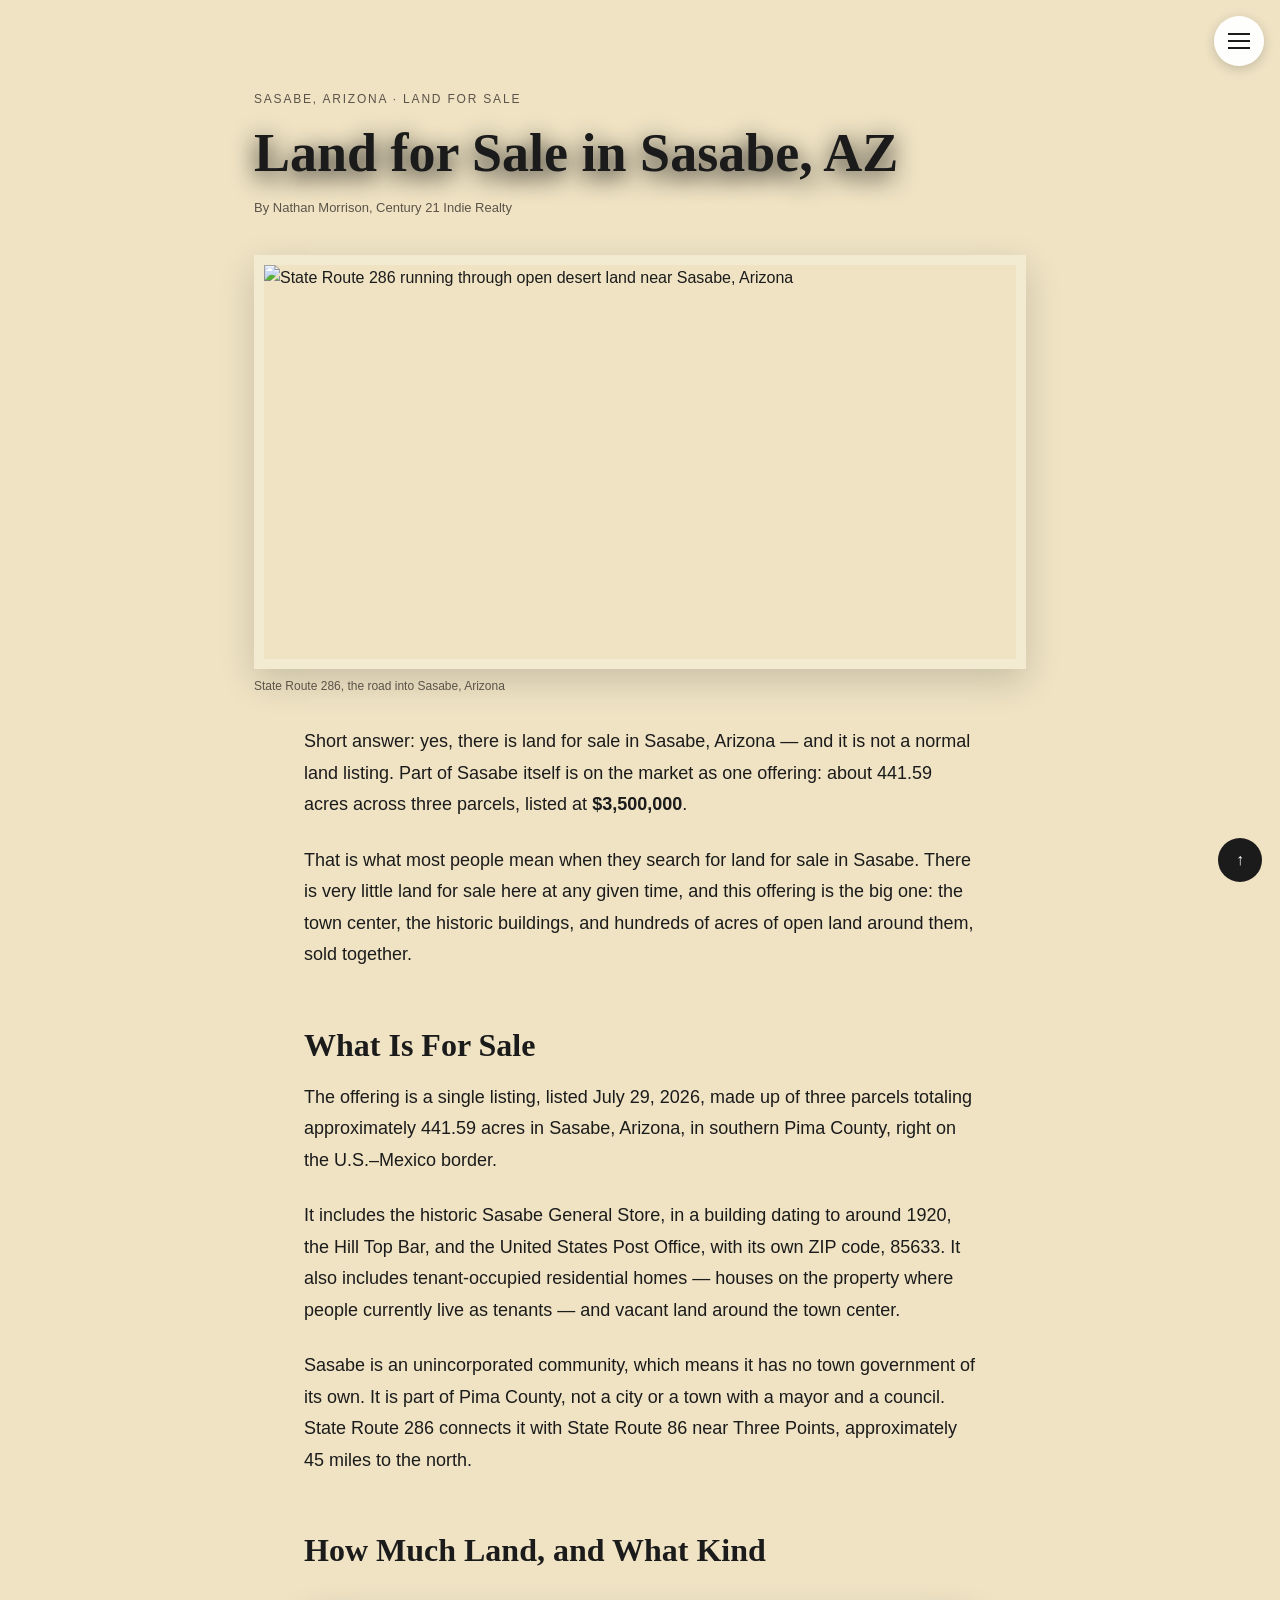
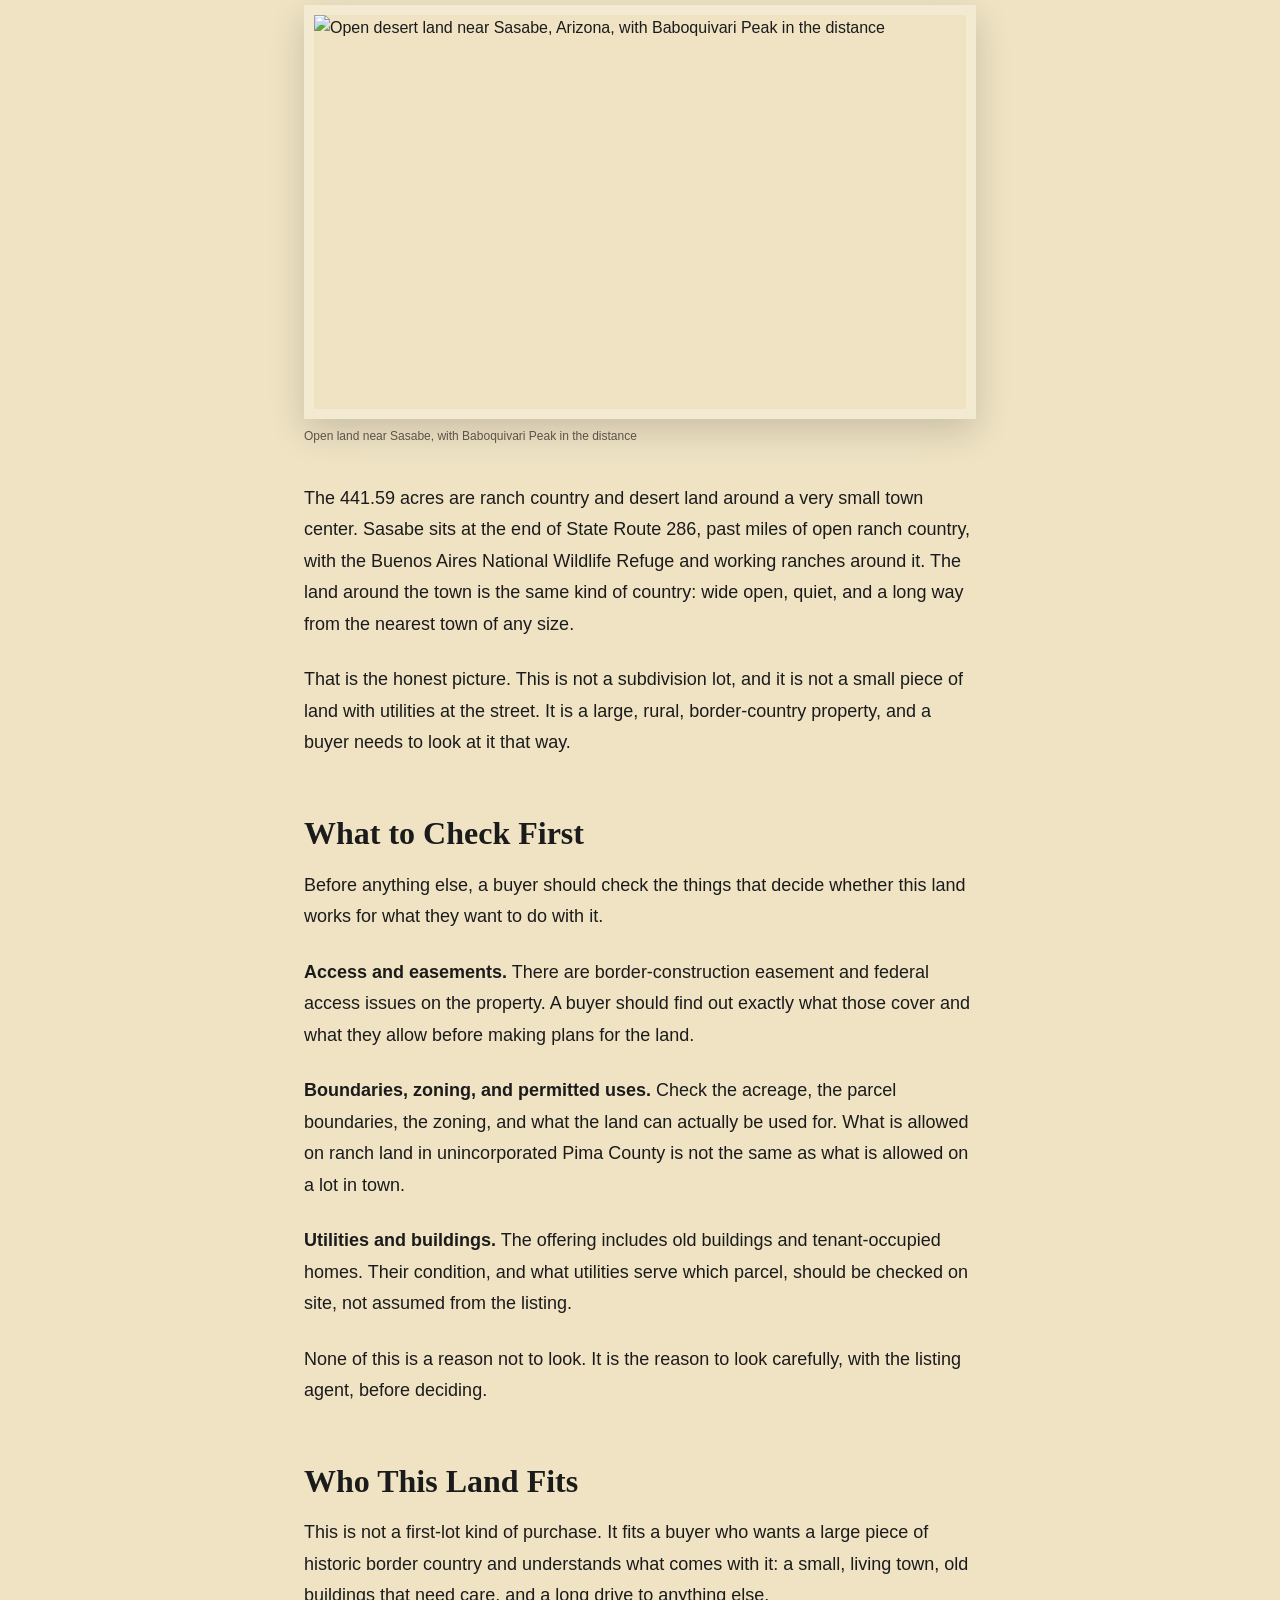
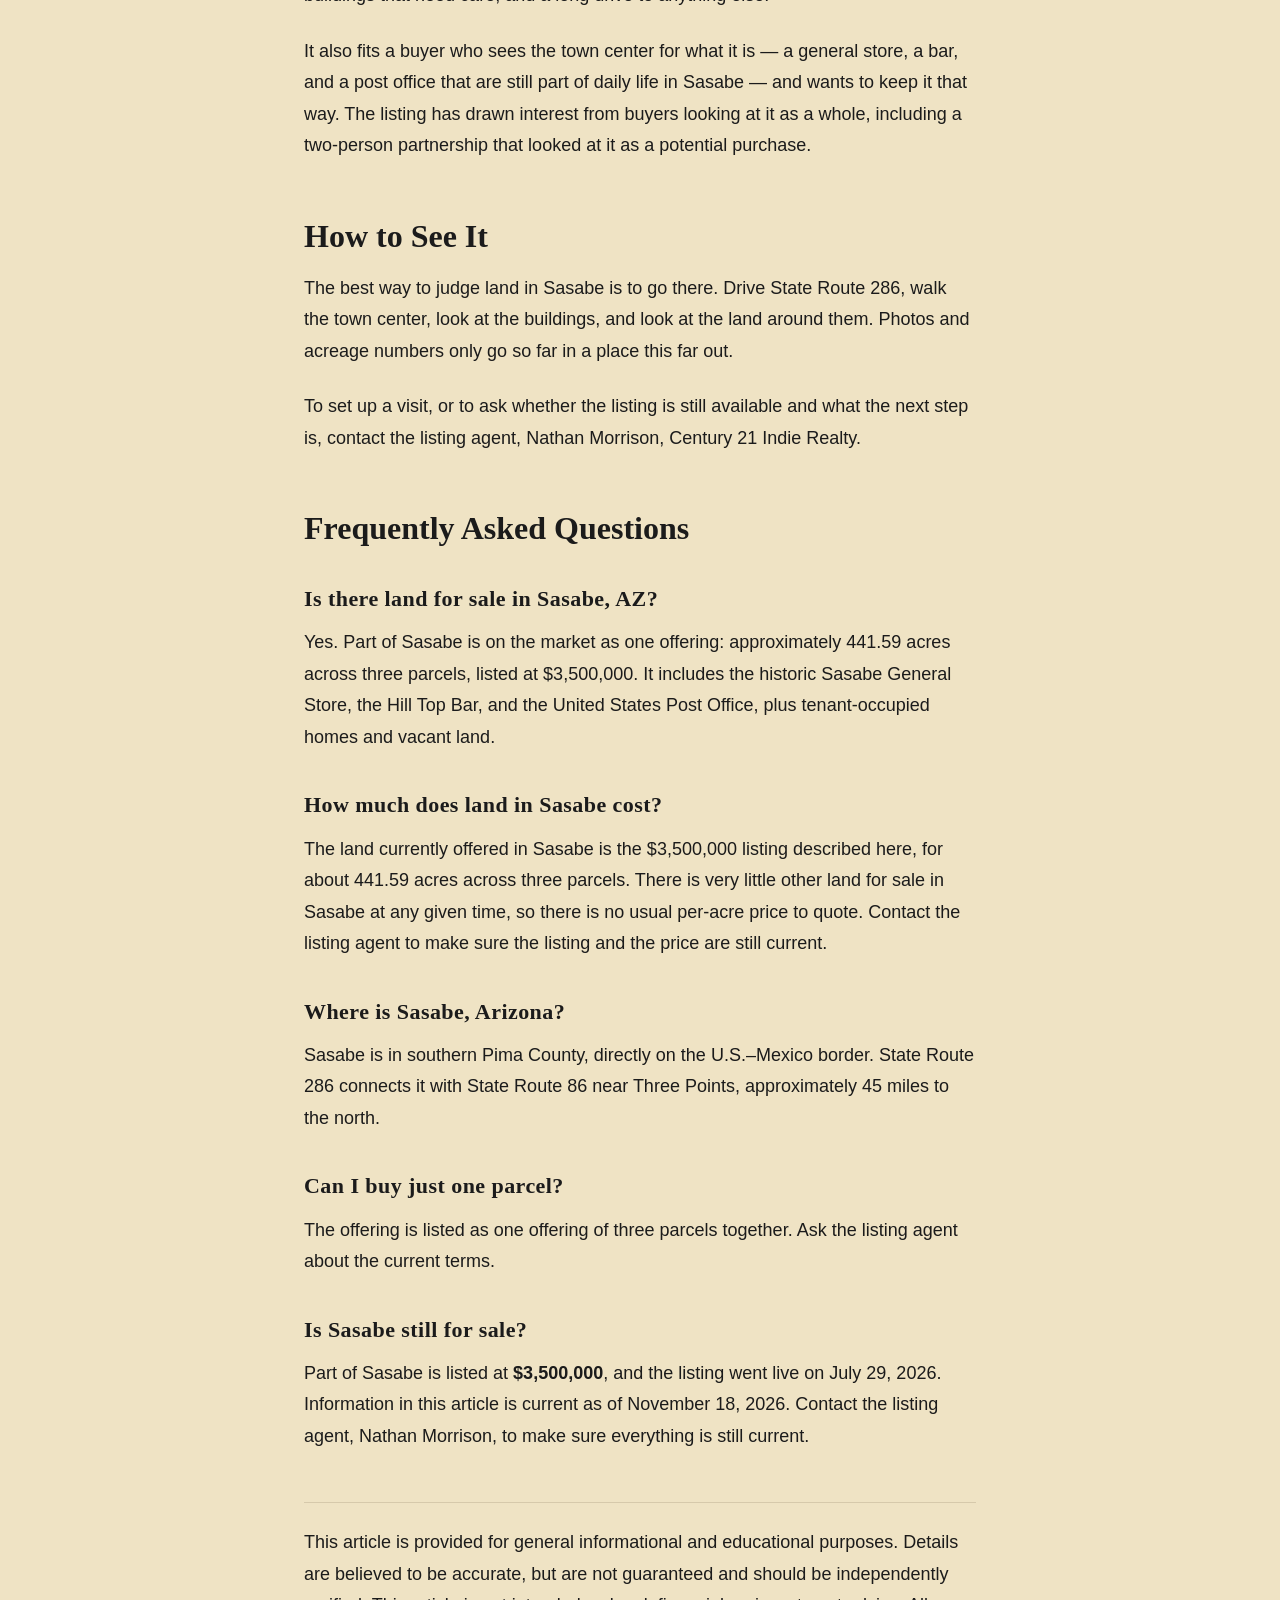
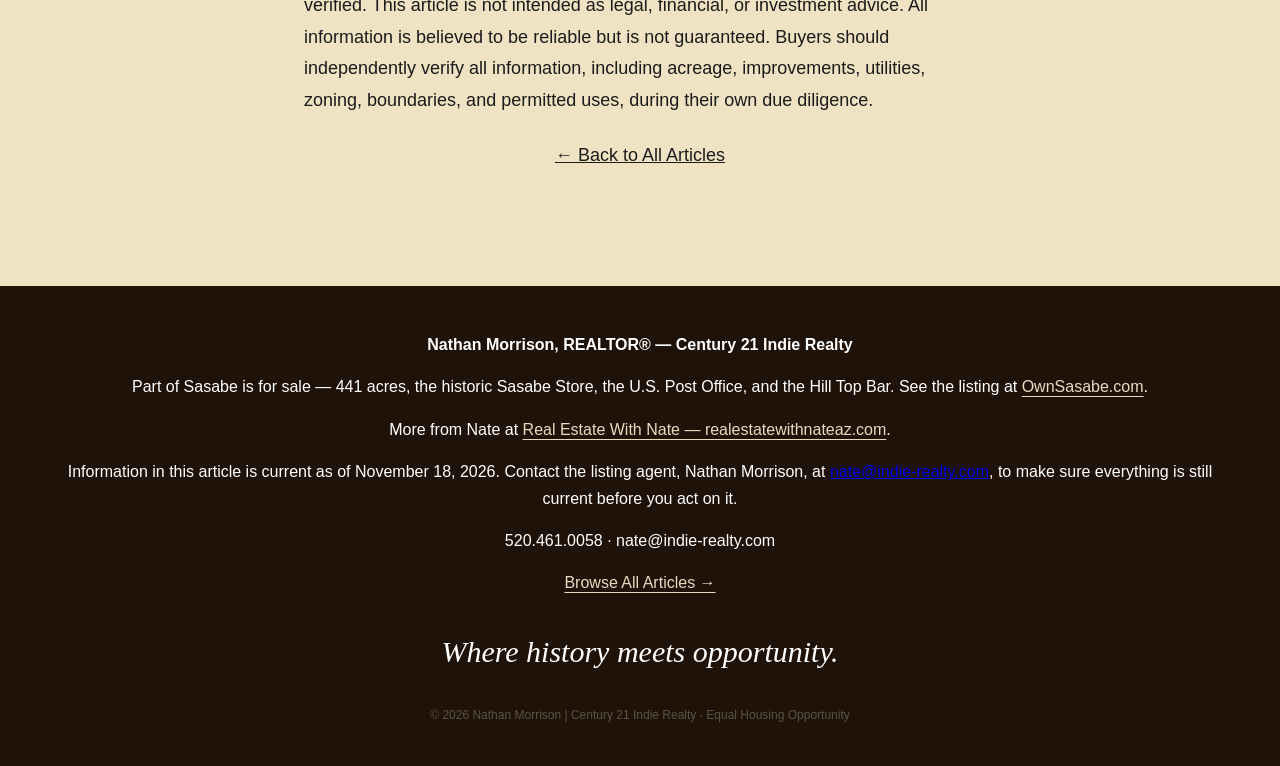
==== 03-land-for-sale-in-sasabe-az.html @ b8db49dc "Publish article 03: Land for sale in Sasabe, AZ" ====
<!DOCTYPE html>
<html lang="en">
<head>
<meta charset="UTF-8" />
<meta name="viewport" content="width=device-width, initial-scale=1" />
<title>Land for Sale in Sasabe, AZ | Own Sasabe</title>
<meta name="description" content="Land for sale in Sasabe, Arizona: part of Sasabe is on the market as one offering — about 441.59 acres across three parcels, listed at $3,500,000, including the historic Sasabe General Store, the Hill Top Bar, and the U.S. Post Office." />
<link rel="stylesheet" href="styles.css" />
</head>
<body>
  <input type="checkbox" id="nav-toggle" class="nav-checkbox">
  <label class="hamburger-btn" for="nav-toggle"><span class="bar"></span></label>
  <div class="nav-overlay">
    <span class="brand-tag">Own Sasabe</span>
    <a href="index.html#top">Home</a>
    <a href="index.html#history">History</a>
    <a href="index.html#highlights">Highlights</a>
    <a href="index.html#snapshot">Snapshot</a>
    <a href="index.html#vision">Vision</a>
    <a href="index.html#video">Video</a>
    <a href="index.html#parcels">Parcels</a>
    <a href="index.html#location">Location</a>
    <a href="index.html#info">Disclosures</a>
    <a href="index.html#articles">Articles</a>
    <a href="index.html#contact">Contact</a>
  </div>

  <header class="article-header">
    <p class="article-kicker">Sasabe, Arizona &middot; Land for Sale</p>
    <h1>Land for Sale in Sasabe, AZ</h1>
    <p class="article-byline">By Nathan Morrison, Century 21 Indie Realty</p>
  </header>

  <figure class="article-hero">
    <img class="framed-image" src="assets/images/still-aerial-highway-286.jpg" alt="State Route 286 running through open desert land near Sasabe, Arizona" width="1280" height="720" />
    <figcaption>State Route 286, the road into Sasabe, Arizona</figcaption>
  </figure>

  <main class="article-body">
<p>Short answer: yes, there is land for sale in Sasabe, Arizona &mdash; and it is not a normal land listing. Part of Sasabe itself is on the market as one offering: about 441.59 acres across three parcels, listed at <strong>$3,500,000</strong>.</p>
<p>That is what most people mean when they search for land for sale in Sasabe. There is very little land for sale here at any given time, and this offering is the big one: the town center, the historic buildings, and hundreds of acres of open land around them, sold together.</p>

<h2 id="what-is-for-sale">What Is For Sale</h2>
<p>The offering is a single listing, listed July 29, 2026, made up of three parcels totaling approximately 441.59 acres in Sasabe, Arizona, in southern Pima County, right on the U.S.&ndash;Mexico border.</p>
<p>It includes the historic Sasabe General Store, in a building dating to around 1920, the Hill Top Bar, and the United States Post Office, with its own ZIP code, 85633. It also includes tenant-occupied residential homes &mdash; houses on the property where people currently live as tenants &mdash; and vacant land around the town center.</p>
<p>Sasabe is an unincorporated community, which means it has no town government of its own. It is part of Pima County, not a city or a town with a mayor and a council. State Route 286 connects it with State Route 86 near Three Points, approximately 45 miles to the north.</p>

<h2 id="how-much-land">How Much Land, and What Kind</h2>
<figure><img class="framed-image" src="assets/images/still-aerial-baboquivari.jpg" width="1280" height="720" alt="Open desert land near Sasabe, Arizona, with Baboquivari Peak in the distance"><figcaption>Open land near Sasabe, with Baboquivari Peak in the distance</figcaption></figure>
<p>The 441.59 acres are ranch country and desert land around a very small town center. Sasabe sits at the end of State Route 286, past miles of open ranch country, with the Buenos Aires National Wildlife Refuge and working ranches around it. The land around the town is the same kind of country: wide open, quiet, and a long way from the nearest town of any size.</p>
<p>That is the honest picture. This is not a subdivision lot, and it is not a small piece of land with utilities at the street. It is a large, rural, border-country property, and a buyer needs to look at it that way.</p>

<h2 id="what-to-check-first">What to Check First</h2>
<p>Before anything else, a buyer should check the things that decide whether this land works for what they want to do with it.</p>
<p><strong>Access and easements.</strong> There are border-construction easement and federal access issues on the property. A buyer should find out exactly what those cover and what they allow before making plans for the land.</p>
<p><strong>Boundaries, zoning, and permitted uses.</strong> Check the acreage, the parcel boundaries, the zoning, and what the land can actually be used for. What is allowed on ranch land in unincorporated Pima County is not the same as what is allowed on a lot in town.</p>
<p><strong>Utilities and buildings.</strong> The offering includes old buildings and tenant-occupied homes. Their condition, and what utilities serve which parcel, should be checked on site, not assumed from the listing.</p>
<p>None of this is a reason not to look. It is the reason to look carefully, with the listing agent, before deciding.</p>

<h2 id="who-this-land-fits">Who This Land Fits</h2>
<p>This is not a first-lot kind of purchase. It fits a buyer who wants a large piece of historic border country and understands what comes with it: a small, living town, old buildings that need care, and a long drive to anything else.</p>
<p>It also fits a buyer who sees the town center for what it is &mdash; a general store, a bar, and a post office that are still part of daily life in Sasabe &mdash; and wants to keep it that way. The listing has drawn interest from buyers looking at it as a whole, including a two-person partnership that looked at it as a potential purchase.</p>

<h2 id="how-to-see-it">How to See It</h2>
<p>The best way to judge land in Sasabe is to go there. Drive State Route 286, walk the town center, look at the buildings, and look at the land around them. Photos and acreage numbers only go so far in a place this far out.</p>
<p>To set up a visit, or to ask whether the listing is still available and what the next step is, contact the listing agent, Nathan Morrison, Century 21 Indie Realty.</p>

<h2 id="frequently-asked-questions">Frequently Asked Questions</h2>
<h3 id="is-there-land-for-sale-in-sasabe">Is there land for sale in Sasabe, AZ?</h3>
<p>Yes. Part of Sasabe is on the market as one offering: approximately 441.59 acres across three parcels, listed at $3,500,000. It includes the historic Sasabe General Store, the Hill Top Bar, and the United States Post Office, plus tenant-occupied homes and vacant land.</p>
<h3 id="how-much-does-land-in-sasabe-cost">How much does land in Sasabe cost?</h3>
<p>The land currently offered in Sasabe is the $3,500,000 listing described here, for about 441.59 acres across three parcels. There is very little other land for sale in Sasabe at any given time, so there is no usual per-acre price to quote. Contact the listing agent to make sure the listing and the price are still current.</p>
<h3 id="where-is-sasabe-arizona">Where is Sasabe, Arizona?</h3>
<p>Sasabe is in southern Pima County, directly on the U.S.&ndash;Mexico border. State Route 286 connects it with State Route 86 near Three Points, approximately 45 miles to the north.</p>
<h3 id="can-i-buy-just-one-parcel">Can I buy just one parcel?</h3>
<p>The offering is listed as one offering of three parcels together. Ask the listing agent about the current terms.</p>
<h3 id="is-sasabe-still-for-sale">Is Sasabe still for sale?</h3>
<p>Part of Sasabe is listed at <strong>$3,500,000</strong>, and the listing went live on July 29, 2026. Information in this article is current as of November 18, 2026. Contact the listing agent, Nathan Morrison, to make sure everything is still current.</p>

    <p class="fineprint" style="margin-top:50px;border-top:1px solid rgba(80,61,42,.16);padding-top:24px;">This article is provided for general informational and educational purposes. Details are believed to be accurate, but are not guaranteed and should be independently verified. This article is not intended as legal, financial, or investment advice. All information is believed to be reliable but is not guaranteed. Buyers should independently verify all information, including acreage, improvements, utilities, zoning, boundaries, and permitted uses, during their own due diligence.</p>
    <p class="fineprint center" style="margin-top:10px;"><a href="articles-all.html" style="color:inherit;">&larr; Back to All Articles</a></p>
  </main>

  <footer class="footer">
    <p><strong>Nathan Morrison, REALTOR&reg; &mdash; Century 21 Indie Realty</strong></p>
    <p>Part of Sasabe is for sale &mdash; 441 acres, the historic Sasabe Store, the U.S. Post Office, and the Hill Top Bar. See the listing at <a href="https://ownsasabe.com" style="color:#e8dcc0;text-decoration:underline;text-underline-offset:4px;">OwnSasabe.com</a>.</p>
    <p>More from Nate at <a href="https://realestatewithnateaz.com" style="color:#e8dcc0;text-decoration:underline;text-underline-offset:4px;">Real Estate With Nate &mdash; realestatewithnateaz.com</a>.</p>
    <p>Information in this article is current as of November 18, 2026. Contact the listing agent, Nathan Morrison, at <a href="mailto:nate@indie-realty.com">nate@indie-realty.com</a>, to make sure everything is still current before you act on it.</p>
    <p>520.461.0058 &middot; nate@indie-realty.com</p>
    <p><a href="articles-all.html" style="color:#e8dcc0;text-decoration:underline;text-underline-offset:4px;">Browse All Articles &rarr;</a></p>
    <p class="tagline">Where history meets opportunity.</p>
    <p class="fineprint">&copy; 2026 Nathan Morrison | Century 21 Indie Realty &middot; Equal Housing Opportunity</p>
  </footer>

  <a class="back-to-top" href="#top" aria-label="Back to top">&uarr;</a>
</body>
</html>
---- styles.css ----
/* =========================================================================
   Own Sasabe — stylesheet
   Reorganized into one clean pass per component (no stacked "final fix"
   patches). Every value below was verified against the site as it actually
   rendered before this cleanup, so the site should look identical — this
   file is just far easier to find and change things in going forward.
   ========================================================================= */

:root{
  --cream:#efe3c4;
  --off:#efe3c4;      /* Highlights section uses the same cream as everything else */
  --ink:#1b1b1b;
  --muted:#5b5348;
  --dark:#0c0b09;
}

/* ---------- Reset & base type ---------- */
*{box-sizing:border-box}
html{scroll-behavior:auto}     /* menu links smooth-scroll themselves via JS; global smooth-scroll fought the reveal animation and caused mid-scroll jumps */
body{margin:0;background:var(--cream);color:var(--ink);font-family:Montserrat,Arial,sans-serif;line-height:1.65}
img{max-width:100%;display:block}
h1,h2,h3{font-family:'Cormorant Garamond',Georgia,serif}
h1{font-size:clamp(56px,11vw,140px);font-weight:400;line-height:.8;margin:0;text-shadow:0 6px 24px #000}
h2{font-size:44px;font-weight:600;letter-spacing:.045em;text-transform:uppercase;line-height:1.12;margin:0 0 16px}
h3{font-size:22px;letter-spacing:.02em;margin:0 0 10px}
.center{text-align:center}
.fineprint{font-size:12px;color:var(--muted);margin:0 0 10px}
.fineprint.center{margin-top:10px}
.btn{display:inline-flex;align-items:center;justify-content:center;padding:15px 24px;border:1px solid var(--ink);background:var(--ink);color:white;text-decoration:none;text-transform:uppercase;letter-spacing:2px;font-size:12px;font-weight:700;cursor:pointer;transition:.25s}
.btn:hover{transform:translateY(-2px);box-shadow:0 12px 24px rgba(0,0,0,.18)}
.clean-list{padding-left:20px}

/* ---------- Hamburger menu ---------- */
.nav-checkbox{display:none}
.hamburger-btn{position:fixed;top:16px;right:16px;z-index:300;width:50px;height:50px;border-radius:50%;background:rgba(255,255,255,.94);backdrop-filter:blur(6px);border:none;box-shadow:0 3px 12px rgba(0,0,0,.18);cursor:pointer;display:flex;align-items:center;justify-content:center}
.hamburger-btn .bar{position:relative;width:22px;height:2px;background:#1b1b1b}
.hamburger-btn .bar::before,.hamburger-btn .bar::after{content:"";position:absolute;left:0;width:22px;height:2px;background:#1b1b1b}
.hamburger-btn .bar::before{top:-7px}
.hamburger-btn .bar::after{top:7px}
.nav-overlay{position:fixed;inset:0;z-index:250;background:rgba(12,11,9,.97);display:flex;flex-direction:column;align-items:center;justify-content:center;gap:22px;opacity:0;pointer-events:none;transform:translateY(-8px);transition:opacity .2s ease,transform .2s ease;overflow-y:auto;padding:80px 24px 40px}
.nav-checkbox:checked ~ .nav-overlay{opacity:1;pointer-events:auto;transform:translateY(0)}
.nav-overlay a{color:#fff;font-family:'Cormorant Garamond',Georgia,serif;font-size:1.7rem;text-decoration:none;opacity:.85;letter-spacing:.03em}
.nav-overlay a:hover{opacity:1;color:var(--cream)}
.nav-overlay .brand-tag{position:absolute;top:22px;left:24px;color:#fff;opacity:.6;font-size:.85rem;font-weight:600;letter-spacing:.1em;text-transform:uppercase;font-family:Montserrat,sans-serif}
.back-to-top{position:fixed;right:18px;bottom:18px;width:44px;height:44px;border-radius:50%;display:grid;place-items:center;background:var(--ink);color:white;text-decoration:none;z-index:200}

/* ---------- Hero ---------- */
.hero{
  height:100dvh;               /* was height:100vh fighting min-height:100dvh below — the mismatch recalculated on every mobile address-bar show/hide and caused the page to visibly jump while scrolling */
  min-height:650px;
  position:relative;
  display:flex;
  flex-direction:column;
  justify-content:center;
  text-align:center;
  color:white;
  overflow:hidden;
  background:var(--cream);
}
.hero-desktop-img,.hero-mobile-img{position:absolute;inset:0;width:100%;height:100%;object-fit:contain;background:var(--cream)}
.hero-mobile-img{display:none}

/* ---------- Section shell (every full-bleed section shares this) ---------- */
.section,.hero,.snapshot,.video-section,.parcels-section,.disclosures,.contact{
  min-height:100dvh;
  display:flex;
  flex-direction:column;
  overflow:hidden;
  box-sizing:border-box;
}
.section,.snapshot,.video-section,.parcels-section,.disclosures,.contact{
  justify-content:flex-start;
  padding:56px 28px 30px;
}
.cream{background:var(--cream)}
.offwhite{background:var(--off)}
.dark{background:var(--dark);color:white}
.video-section{background:#000}
.inner,.section>*,.footer>*{max-width:1180px;margin-left:auto;margin-right:auto}
.section-title{text-align:center;max-width:940px;margin:0 auto 26px}
.section-title.align-left{text-align:left;margin:0 0 20px;max-width:none}
.section-subtitle{font-family:'Cormorant Garamond',Georgia,serif;font-size:22px;font-style:italic;color:#4d3b2d;line-height:1.25;margin:0 0 20px;max-width:760px}
.section-subtitle.light-text{color:rgba(255,255,255,.86)}
.section-subtitle.align-left{margin-left:0;text-align:left}
#highlights .section-title{margin-bottom:12px}
#highlights .section-subtitle{margin-bottom:0}
#info .section-title.align-left{max-width:1240px;width:100%;margin:0 auto 20px}

/* Split two-column layout (History / Vision / Location / Contact) */
.split{max-width:1180px;margin:auto;display:grid;grid-template-columns:1fr 1fr;gap:36px;align-items:center;justify-content:flex-start}
.split>div{min-width:0}
.split p:not(.fineprint):not(.subtitle){font-size:16px;line-height:1.55}

/* Shared "framed" photo treatment: History's landscape photo */
.framed-image{border:10px solid rgba(255,255,255,.24);box-shadow:0 12px 34px rgba(0,0,0,.16);max-height:46dvh;object-fit:cover;width:100%}

/* Shared square/portrait photo treatment: Snapshot, Vision, Contact */
.snapshot-photo,.tall-image{
  aspect-ratio:1/1;
  width:100%;
  max-width:500px;
  height:auto;
  max-height:none;
  object-fit:cover;
  object-position:center;
  border:12px solid rgba(255,255,255,.6);
  box-shadow:0 18px 44px rgba(0,0,0,.20);
  background:none;
  margin:0 auto;
}
.contact-photo{aspect-ratio:3/4;max-width:480px;object-position:top}

.two-list{max-width:980px;margin:20px 0 0;font-size:22px;line-height:1.42;padding-left:0}
.two-list li{margin:0 0 18px;list-style-position:inside;padding-left:0}
.two-list.one-col{columns:1}
.check-grid{padding:0;display:grid;grid-template-columns:1fr 1fr;gap:14px 26px;list-style:none}
.check-grid li{font-size:18px;min-width:0;overflow-wrap:break-word}
.check-grid li:before{content:'✓';display:inline-grid;place-items:center;width:22px;height:22px;margin-right:10px;border-radius:50%;background:var(--ink);color:white;font-size:14px}
.check-grid.one-col{grid-template-columns:1fr;max-width:520px}

/* ---------- History ---------- */
#history h2{font-size:40px;line-height:1.12}
#history .spaced{text-transform:uppercase;letter-spacing:6px;margin:20px 0 10px;font-size:16px;color:#1f1c18}

/* ---------- Highlights ---------- */
#highlights{background:var(--cream)}
.cards,.highlight-grid{max-width:1180px;margin:auto}
.highlight-grid{display:grid;grid-template-columns:repeat(3,1fr);gap:14px}
.highlight-grid article{background:rgba(255,255,255,.58);border:1px solid rgba(80,61,42,.16);padding:0 0 10px;overflow:hidden;text-align:center}
.highlight-grid img{width:100%;height:120px;object-fit:cover;object-position:center;margin:0 0 8px;display:block}
.highlight-grid article:nth-child(6) img{object-position:top}   /* Hill Top Bar sign stays in frame */
.highlight-grid h3{font-size:15px;letter-spacing:.08em;text-transform:uppercase;margin:0 0 3px}
.highlight-grid p{font-size:12px;padding:0 10px;margin-bottom:0}

/* ---------- Snapshot ---------- */
.split-snapshot{
  max-width:1180px;
  margin:0 auto;
  display:grid;
  grid-template-columns:1fr 1fr;
  gap:58px;
  align-items:center;
  align-content:start;
  justify-content:flex-start;
  padding:70px 28px 30px;
}
#snapshot h2{font-size:48px;line-height:1.1}
#snapshot .reveal{transform:translateY(6px);transition:opacity .35s ease,transform .35s ease}

/* ---------- Vision ---------- */
#vision h2{font-size:48px;line-height:1.1}
#vision .tall-image{max-width:520px}
#vision .check-grid.one-col{gap:6px}
#vision .check-grid.one-col li{font-size:15px}
#vision .fineprint{margin-top:10px;font-size:12px}
#vision h3{margin-bottom:8px;font-size:19px}

/* ---------- Video ---------- */
.video-shell{max-width:1100px;margin:auto;position:relative;border:1px solid rgba(255,255,255,.22);box-shadow:0 22px 60px rgba(0,0,0,.35);cursor:pointer}
.video-shell img{width:100%;height:min(60vh,620px);object-fit:cover;filter:brightness(.75)}
.play-button{position:absolute;left:50%;top:64%;transform:translate(-50%,-50%);width:112px;height:112px;border-radius:50%;border:2px solid white;background:rgba(255,255,255,.18);color:white;font-size:42px;cursor:pointer;backdrop-filter:blur(8px)}

/* ---------- Parcels ---------- */
.parcel-tabs{display:flex;justify-content:center;gap:14px;flex-wrap:wrap;margin:8px auto 14px;max-width:1180px}
.parcel-tab{font-family:Montserrat,sans-serif;padding:10px 18px;border:1px solid var(--ink);background:#fffaf0;cursor:pointer;text-transform:uppercase;letter-spacing:2px;font-size:13px}
.parcel-tab span{display:block;font-size:12px;letter-spacing:1px}
.parcel-tab.active{background:var(--ink);color:white}
.parcel-display{max-width:1180px;margin:auto;display:grid;grid-template-columns:1fr;gap:28px;align-items:center}
.parcel-display img{max-height:65dvh;width:100%;max-width:1100px;margin:0 auto;border:10px solid rgba(255,255,255,.85);box-shadow:0 14px 35px rgba(0,0,0,.16);object-fit:contain;background:#f8f4eb}
.parcel-info{display:none}   /* acreage is already shown on the tab buttons themselves */

/* ---------- Location ---------- */
.map-frame{max-width:900px;margin-left:auto;margin-right:auto}
.map-frame iframe{width:100%;height:640px;border:0;box-shadow:0 16px 44px rgba(0,0,0,.16)}

/* ---------- Articles ---------- */
.btn-gold{background:#c68a3a;border-color:#c68a3a;color:#1b1b1b;font-family:'Cormorant Garamond',Georgia,serif;font-style:italic;font-size:20px;font-weight:600;letter-spacing:0;text-transform:none;border-radius:40px;padding:18px 34px}
.btn-gold:hover{background:#b47c2e;border-color:#b47c2e}
.articles-featured-label{font-size:28px;font-weight:400;margin-bottom:14px}
.articles-grid{max-width:1180px;margin:36px auto 0;display:flex;flex-wrap:wrap;gap:22px;justify-content:flex-start}
.article-card{width:150px;text-decoration:none;color:inherit}
.article-card img{width:100%;height:110px;object-fit:cover;border:6px solid #fff;box-shadow:0 4px 10px rgba(0,0,0,.14);display:block}
.article-card-title{font-family:Montserrat,Arial,sans-serif;font-size:13px;line-height:1.35;color:var(--ink);margin-top:8px}

/* ---------- Article page (individual article template) ---------- */
.article-header{max-width:820px;margin:0 auto;padding:90px 24px 10px}
.article-kicker{font-family:Montserrat,Arial,sans-serif;font-size:12px;letter-spacing:.15em;text-transform:uppercase;color:var(--muted);margin:0}
.article-header h1{font-family:'Cormorant Garamond',Georgia,serif;font-weight:600;font-size:clamp(34px,5vw,54px);line-height:1.1;margin:14px 0;text-transform:none;letter-spacing:0}
.article-byline{font-family:Montserrat,Arial,sans-serif;font-size:13px;color:var(--muted);margin:0}
.article-hero{max-width:820px;margin:26px auto 10px;padding:0 24px}
.article-hero img{width:100%}
.article-hero figcaption{font-family:Montserrat,Arial,sans-serif;font-size:12px;color:var(--muted);margin-top:8px}
.article-body{max-width:720px;margin:0 auto;padding:20px 24px 90px}
.article-body p{font-size:18px;line-height:1.75;margin:0 0 24px;color:var(--ink)}
.article-body h2{font-size:32px;line-height:1.15;margin:56px 0 18px;text-transform:none;letter-spacing:0}
.article-body h3{font-size:22px;margin:34px 0 10px}
.article-body figure{margin:36px 0}
.article-body figure img{width:100%}
.article-body figcaption{font-family:Montserrat,Arial,sans-serif;font-size:12px;color:var(--muted);margin-top:8px}

/* ---------- Disclosures ---------- */
#info{min-height:auto}   /* content is top-aligned, so a forced full-screen height just left dead space below the boxes */
.disclosure-layout{max-width:1240px;margin:auto;display:grid;grid-template-columns:1.4fr .8fr;gap:34px;align-items:stretch}
.disclosure-cards{display:grid;grid-template-columns:1fr 1fr;gap:8px}
.disclosure-cards article{background:rgba(255,255,255,.48);border:1px solid rgba(80,61,42,.16);padding:10px}
.disclosure-cards h3{font-size:14px;letter-spacing:.02em}
.disclosure-cards p{font-size:12px;line-height:1.55}
.disclosure-layout>img{height:100%;min-height:0;max-height:70dvh;object-fit:cover;border:12px solid rgba(255,255,255,.85);box-sizing:border-box}

/* ---------- Contact ---------- */
#contact h2{font-size:48px;line-height:1.1}
.contact-name-block{margin:34px 0 24px}
.contact-name-block h3{margin:0 0 2px;text-transform:uppercase;letter-spacing:.03em;font-size:34px}
.contact .subtitle{font-family:'Cormorant Garamond',Georgia,serif;font-size:30px;line-height:1.05;margin:0}
.contact-icon-list{list-style:none;margin:18px 0 0;padding:0;display:flex;flex-direction:column;gap:12px}
.contact-icon-list li{display:flex;align-items:center;gap:12px;font-size:18px}
.contact-icon-list .icon{font-size:20px;width:26px;text-align:center;flex-shrink:0}
.contact-icon-list a{color:inherit;text-decoration:underline;text-underline-offset:4px}
.contact-icon-list a:hover{color:#8a6b3f}

/* ---------- Footer ---------- */
.footer{padding:30px 24px;background:#1f1209;color:white;text-align:center}
.footer img{max-width:180px;max-height:110px;object-fit:contain;margin:0 auto 12px;border-radius:2px;opacity:.92}
.tagline{font-family:'Cormorant Garamond',Georgia,serif;font-size:30px;font-style:italic}

/* ---------- Scroll-reveal ---------- */
.reveal{opacity:0;transform:translateY(20px);transition:opacity .7s ease,transform .7s ease}
.reveal.visible{opacity:1;transform:translateY(0)}

/* =========================================================================
   Mobile (≤900px)
   ========================================================================= */
@media(max-width:900px){
  .article-header{padding-top:60px}
  .article-body p{font-size:17px}
  .article-body h2{font-size:26px;margin-top:40px}
  .articles-grid{justify-content:center}
  .article-card{width:130px}
  .nav-overlay a{font-size:1.3rem}
  .hero-desktop-img{display:none}
  .hero-mobile-img{display:block}

  .split-snapshot{padding:64px 18px 30px}
  h2{font-size:34px}
  #history h2{font-size:32px}
  #snapshot h2,#vision h2,#contact h2{font-size:36px}
  .section-subtitle{font-size:20px}
  .split,.split-snapshot{grid-template-columns:1fr}
  .split-snapshot{gap:14px;align-items:start}
  .snapshot-photo{margin-top:16px}
  .two-list{font-size:19px}
  .check-grid li{white-space:normal;font-size:15px}
  .highlight-grid,.disclosure-cards{grid-template-columns:1fr}
  .highlight-grid img{height:120px}
  .parcel-display{grid-template-columns:1fr}
  .map-frame{max-width:1180px}
  .map-frame iframe{height:32dvh}
  .disclosure-layout{grid-template-columns:1fr}
  .disclosure-layout>img{min-height:360px;max-height:70dvh}

  /* Softer, faster scroll-reveal on phones — the full 20px slide made separate
     pieces of a section (heading vs. photo) visibly settle at different
     moments while scrolling, which read as a "jump" */
  .reveal{transform:translateY(4px);transition:opacity .35s ease,transform .35s ease}
}
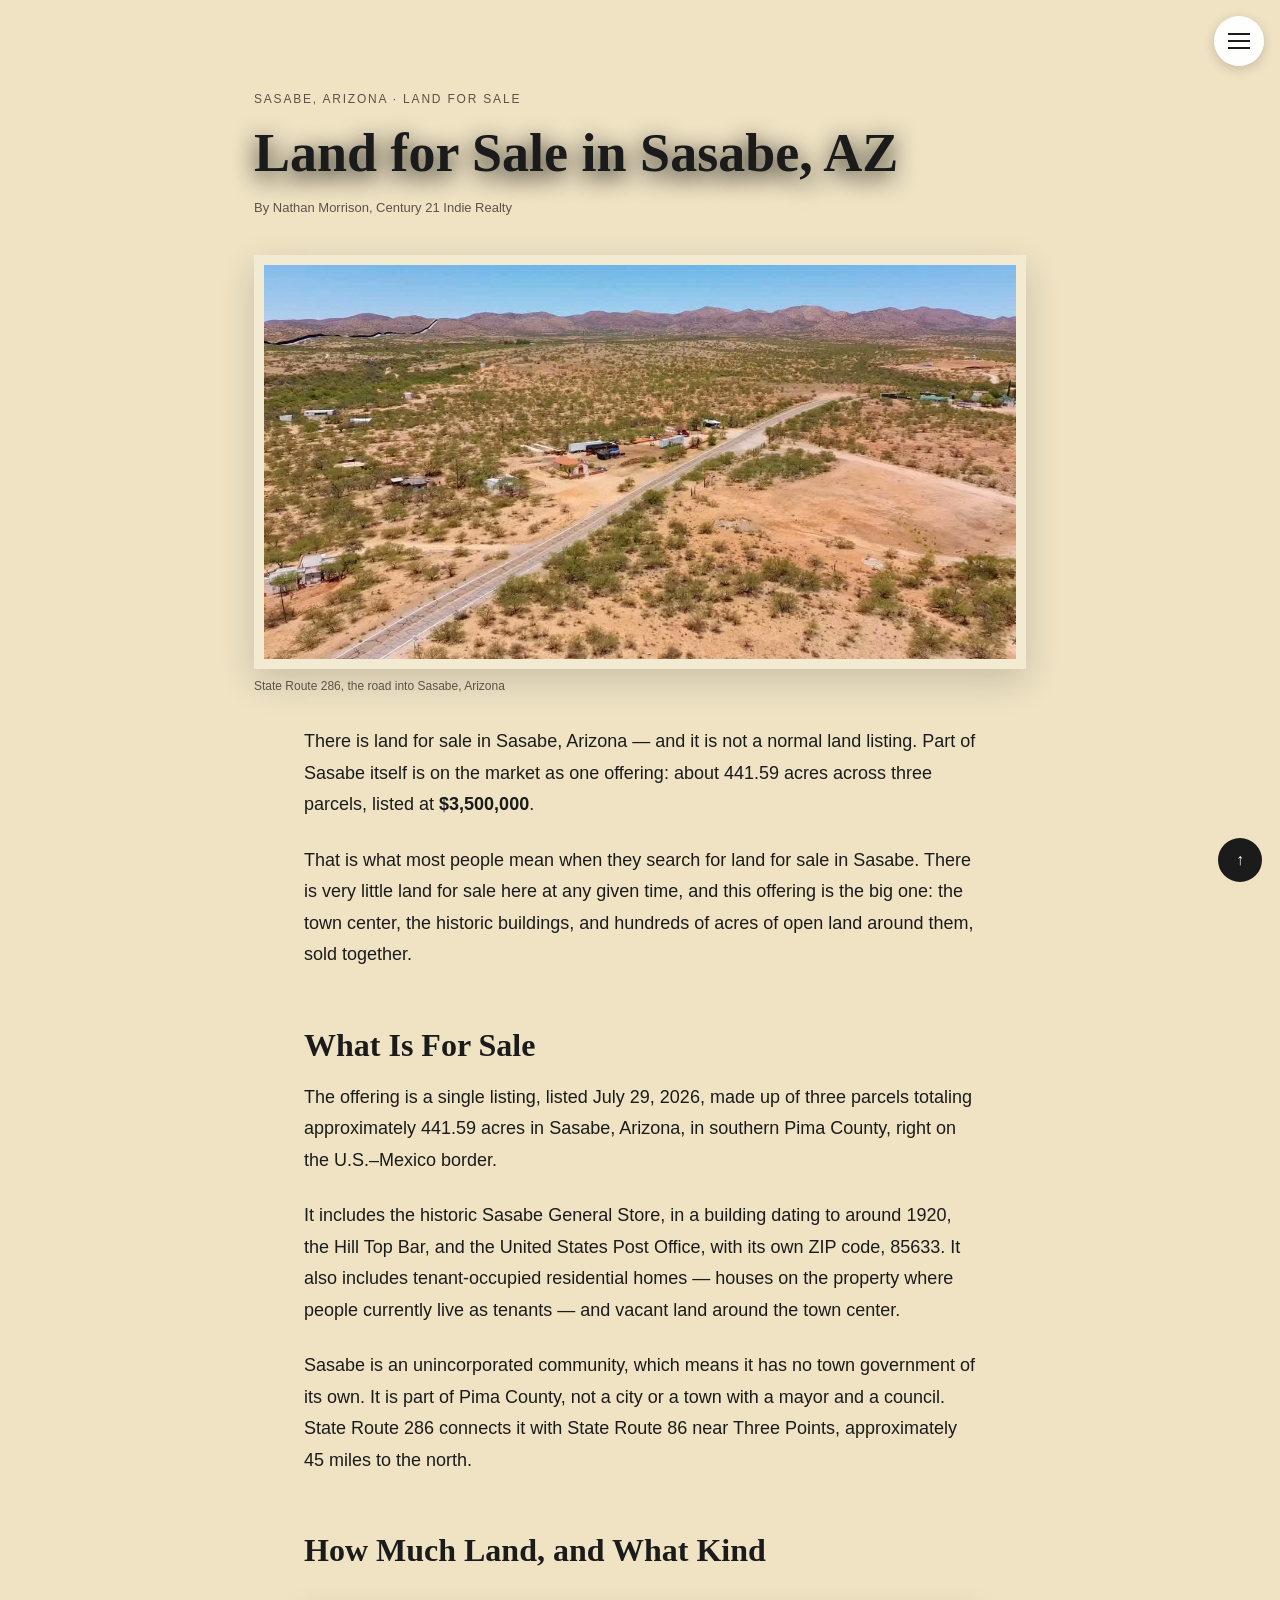
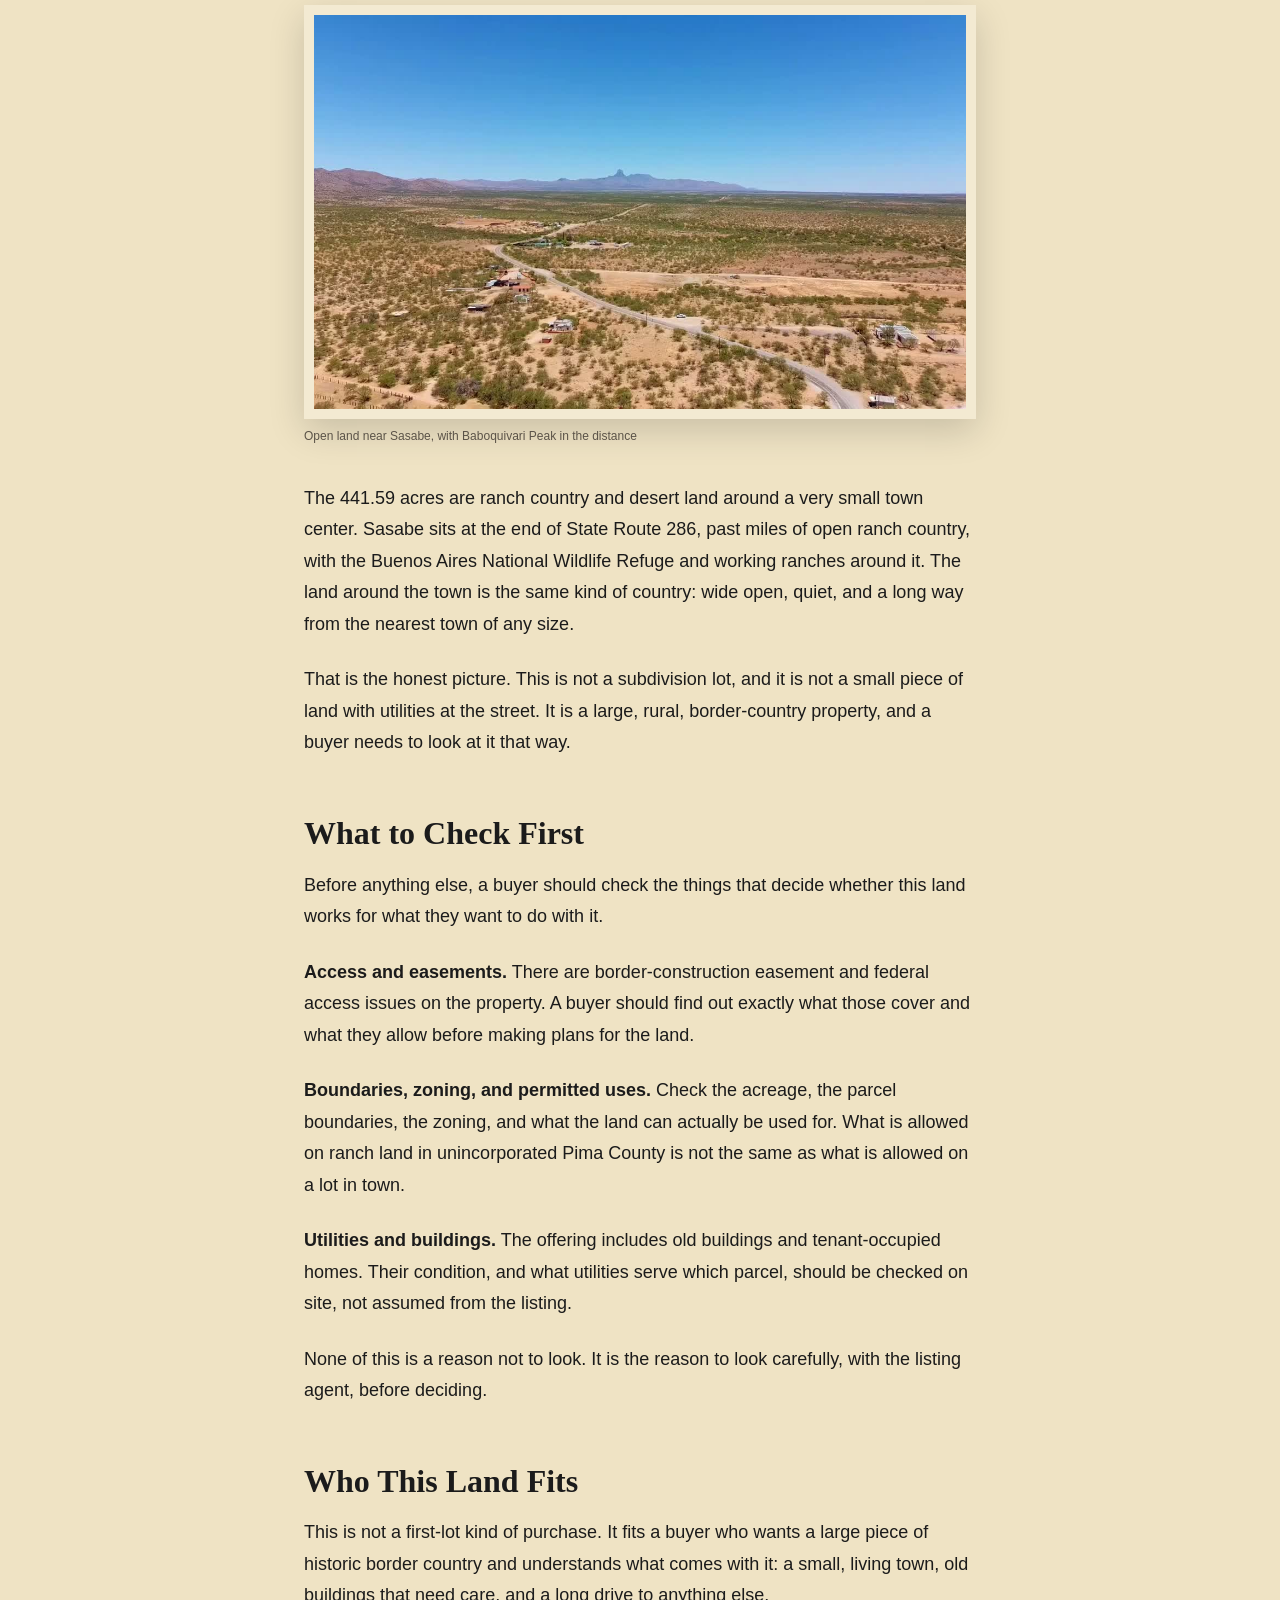
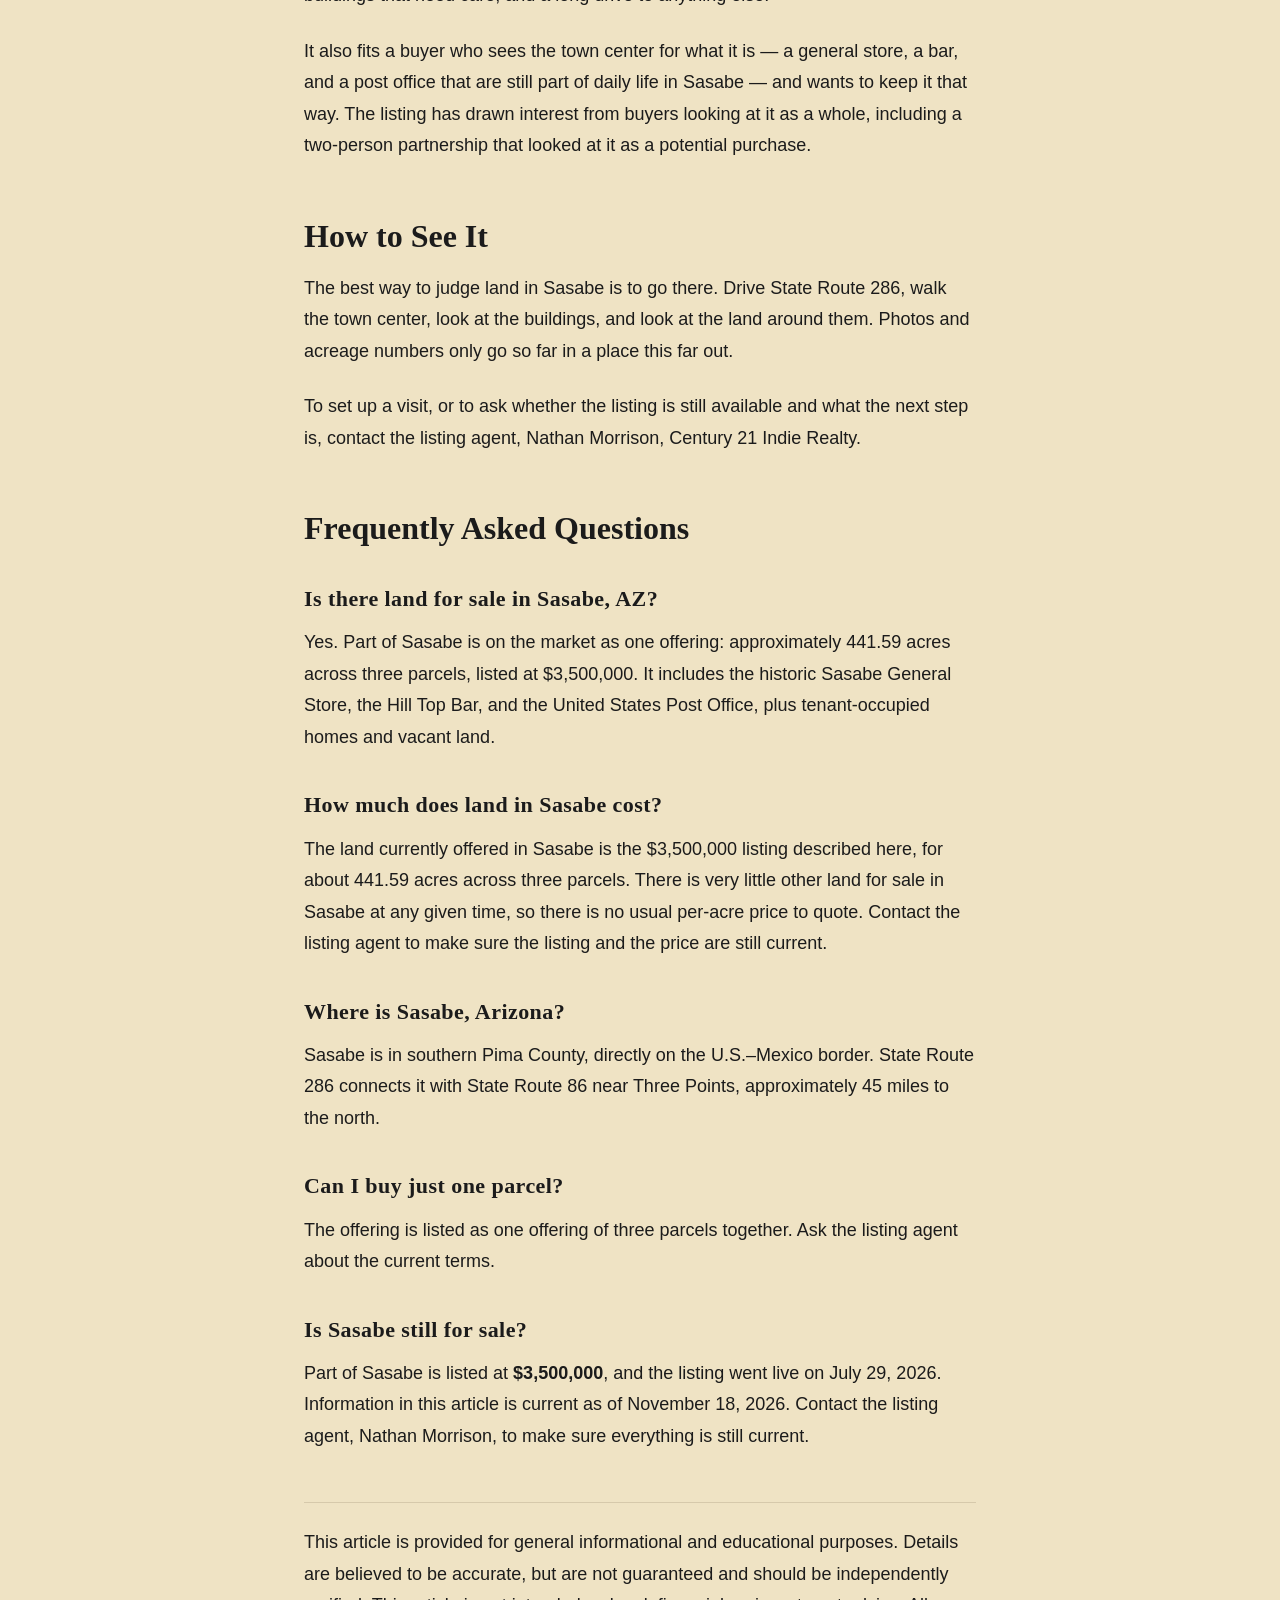
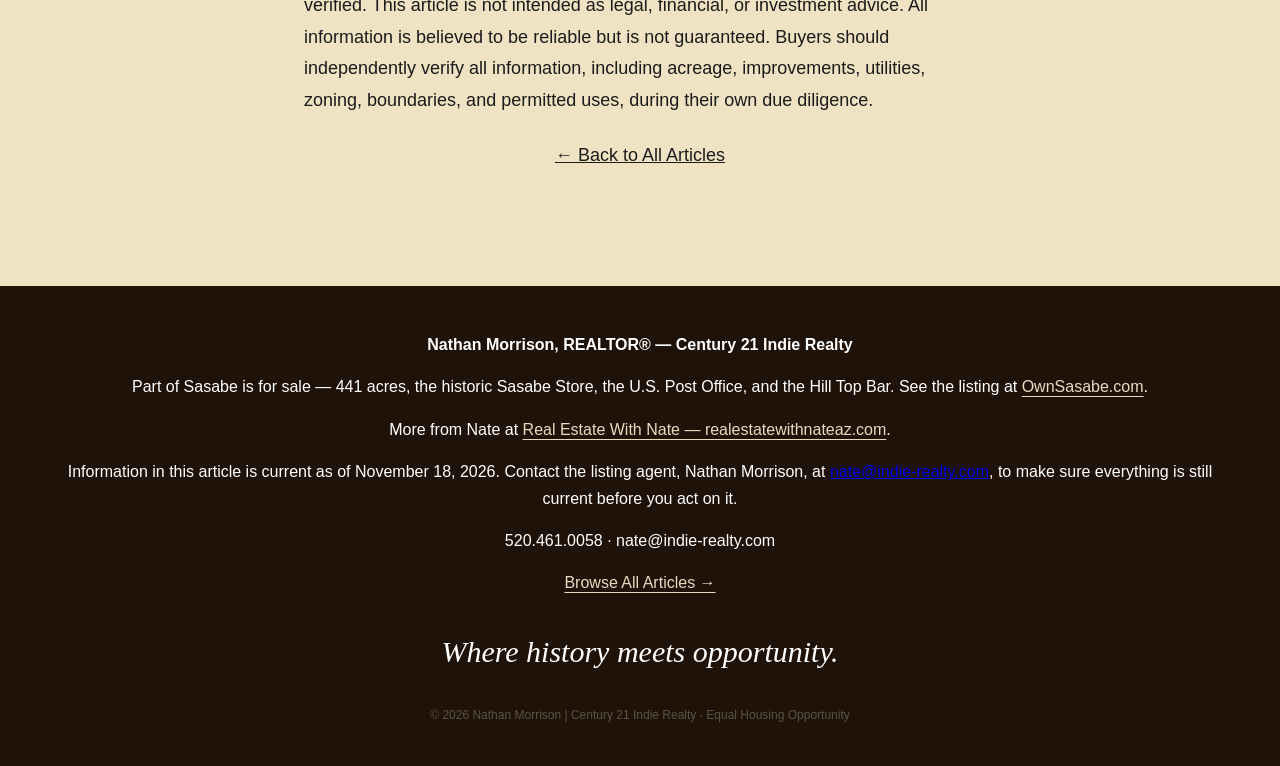
==== commit 9e673504: "Remove Short answer opening from three Sasabe articles" ====
--- a/03-land-for-sale-in-sasabe-az.html
+++ b/03-land-for-sale-in-sasabe-az.html
@@ -37,7 +37,7 @@
   </figure>
 
   <main class="article-body">
-<p>Short answer: yes, there is land for sale in Sasabe, Arizona &mdash; and it is not a normal land listing. Part of Sasabe itself is on the market as one offering: about 441.59 acres across three parcels, listed at <strong>$3,500,000</strong>.</p>
+<p>There is land for sale in Sasabe, Arizona &mdash; and it is not a normal land listing. Part of Sasabe itself is on the market as one offering: about 441.59 acres across three parcels, listed at <strong>$3,500,000</strong>.</p>
 <p>That is what most people mean when they search for land for sale in Sasabe. There is very little land for sale here at any given time, and this offering is the big one: the town center, the historic buildings, and hundreds of acres of open land around them, sold together.</p>
 
 <h2 id="what-is-for-sale">What Is For Sale</h2>
